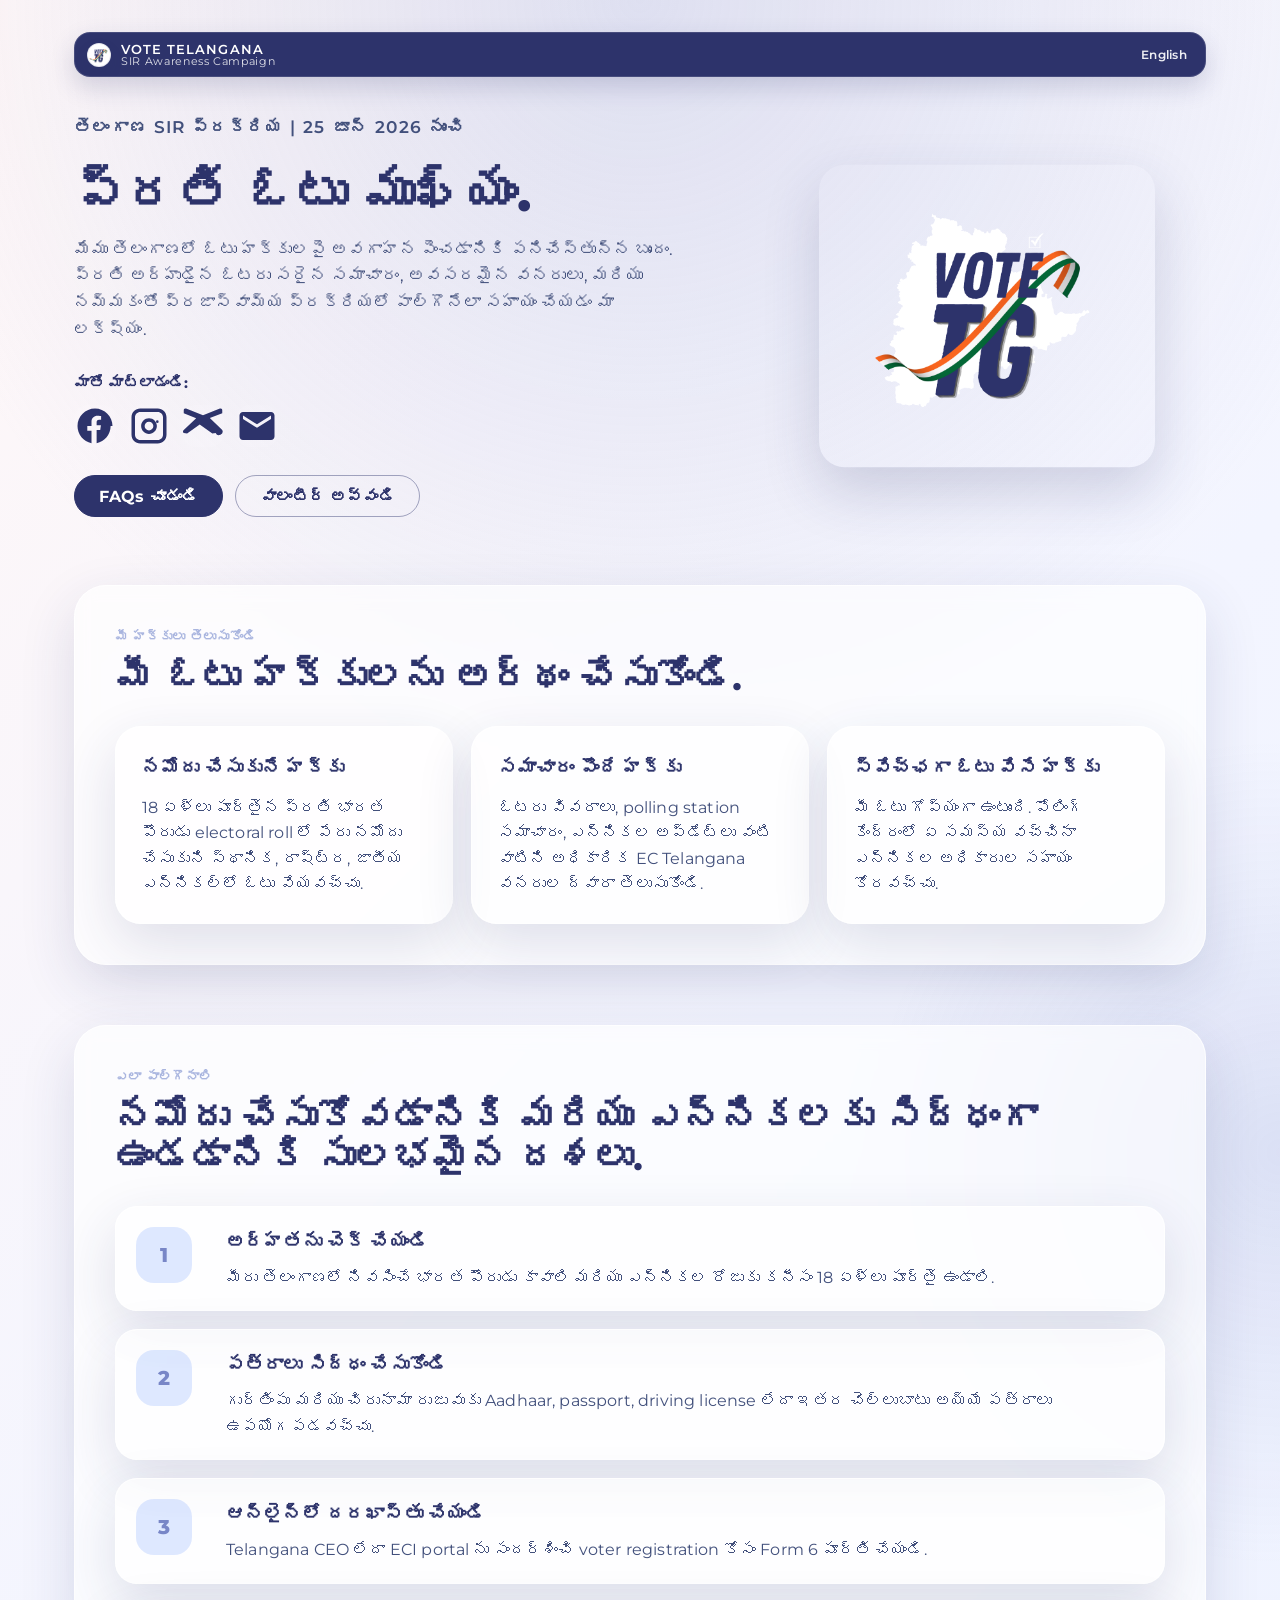
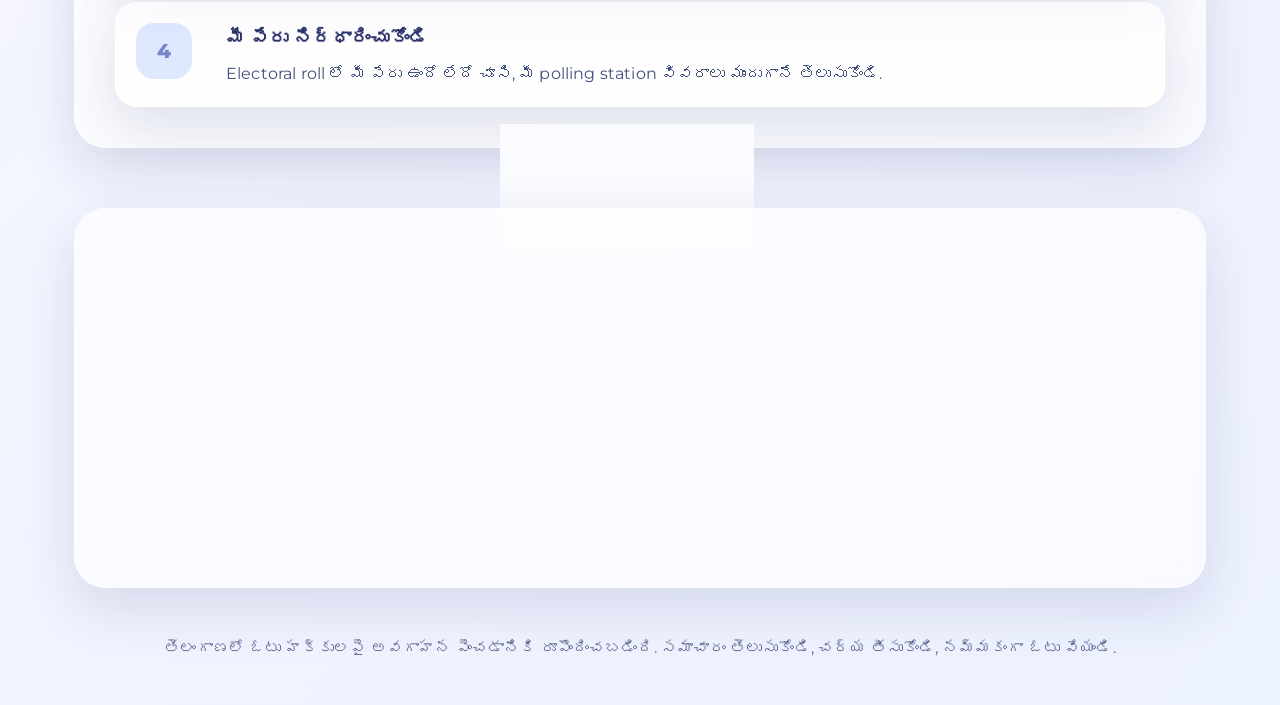
==== te/index.html @ 058ad32f "TELUGU" ====
<!DOCTYPE html>
<html lang="te">
  <head>
    <meta charset="UTF-8" />
    <meta name="viewport" content="width=device-width, initial-scale=1.0" />
    <title>Vote TG | ఓటు హక్కుల అవగాహన</title>
    <meta
      name="description"
      content="తెలంగాణలో ఓటు హక్కులు, voter registration, మరియు SIR ప్రక్రియపై ప్రజా అవగాహన కోసం Vote TG పేజీ."
    />
    <link rel="alternate" hreflang="en" href="../index.html" />
    <link rel="stylesheet" href="../styles.css" />
    <script src="../script.js" defer></script>
  </head>
  <body>
    <div class="page-shell">
      <header class="topbar">
        <a class="brand" href="#home" aria-label="Vote TG home">
          <span class="brand-logo-circle" aria-hidden="true">
            <img src="../VOTE-TG-Logo-10.png" alt="Vote TG logo" />
          </span>
          <span class="brand-copy">
            <strong>VOTE TELANGANA</strong>
            <span>SIR Awareness Campaign</span>
          </span>
        </a>
        <nav class="header-nav language-nav" aria-label="Language">
          <a href="../index.html" lang="en">English</a>
        </nav>
      </header>

      <main>
        <section class="hero" id="home">
          <div class="hero-copy">
            <p class="eyebrow">తెలంగాణ SIR ప్రక్రియ | 25 జూన్ 2026 నుంచి</p>
            <h1>ప్రతి ఓటు ముఖ్యం.</h1>
            <p>
              మేము తెలంగాణలో ఓటు హక్కులపై అవగాహన పెంచడానికి పనిచేస్తున్న బృందం. ప్రతి అర్హుడైన ఓటరు సరైన సమాచారం, అవసరమైన వనరులు, మరియు నమ్మకంతో ప్రజాస్వామ్య ప్రక్రియలో పాల్గొనేలా సహాయం చేయడం మా లక్ష్యం.
            </p>

            <div class="hero-actions">
              <div class="contact-block">
                <div class="contact-label">మాతో మాట్లాడండి:</div>

                <div class="social-links">
                  <a class="social-link" href="https://www.facebook.com/profile.php?id=61590431677768" target="_blank" rel="noreferrer" aria-label="Facebook">
                    <svg viewBox="0 0 24 24" fill="currentColor" xmlns="http://www.w3.org/2000/svg">
                      <path d="M22 12c0-5.52-4.48-10-10-10S2 6.48 2 12c0 4.84 3.44 8.86 8 9.8V14.7h-2.4v-2.7H10V9.7c0-2.3 1.37-3.6 3.47-3.6.99 0 2.02.18 2.02.18v2.2h-1.12c-1.1 0-1.44.68-1.44 1.38v1.66h2.45l-.39 2.7h-2.06V21.8c4.56-.94 8-4.96 8-9.8z" />
                    </svg>
                  </a>

                  <a class="social-link" href="https://www.instagram.com/vote4tg" target="_blank" rel="noreferrer" aria-label="Instagram">
                    <svg viewBox="0 0 24 24" fill="currentColor" xmlns="http://www.w3.org/2000/svg">
                      <path d="M7 2C4.24 2 2 4.24 2 7v10c0 2.76 2.24 5 5 5h10c2.76 0 5-2.24 5-5V7c0-2.76-2.24-5-5-5H7zm10 2c1.66 0 3 1.34 3 3v10c0 1.66-1.34 3-3 3H7c-1.66 0-3-1.34-3-3V7c0-1.66 1.34-3 3-3h10zm-5 3.5c-2.49 0-4.5 2.01-4.5 4.5S9.51 16.5 12 16.5 16.5 14.49 16.5 12 14.49 7.5 12 7.5zm0 2c1.38 0 2.5 1.12 2.5 2.5S13.38 14.5 12 14.5 9.5 13.38 9.5 12 10.62 9.5 12 9.5zm4.75-.75a.75.75 0 110 1.5.75.75 0 010-1.5z" />
                    </svg>
                  </a>

                  <a class="social-link" href="https://x.com/vote4tg" target="_blank" rel="noreferrer" aria-label="X">
                    <svg viewBox="0 0 24 24" fill="currentColor" xmlns="http://www.w3.org/2000/svg">
                      <path d="M23 3.01a1 1 0 00-1.34-.94L12 5.8 2.34 2.07A1 1 0 001 3v1.73L8.1 7.5 1 14.27A1 1 0 001.06 16l1.86.31 7.2-5.14 7.24 5.15 1.86-.32A1 1 0 0023 14.27l-7.1-6.78L23 4.75V3.01z" />
                    </svg>
                  </a>

                  <a class="social-link" href="mailto:vote4tg@gmail.com" aria-label="Email">
                    <svg viewBox="0 0 24 24" fill="currentColor" xmlns="http://www.w3.org/2000/svg">
                      <path d="M20 4H4c-1.1 0-2 .9-2 2v12c0 1.1.9 2 2 2h16c1.1 0 2-.9 2-2V6c0-1.1-.9-2-2-2zm0 4l-8 5-8-5V6l8 5 8-5v2z" />
                    </svg>
                  </a>
                </div>

                <div class="contact-buttons">
                  <a class="btn btn-primary faq-button" href="faq.html">
                    FAQs చూడండి
                  </a>

                  <a
                    class="btn btn-secondary volunteer-button"
                    href="https://forms.gle/4MwzXavddYtybQg16"
                    target="_blank"
                    rel="noreferrer"
                  >
                    వాలంటీర్ అవ్వండి
                  </a>
                </div>
              </div>
            </div>
          </div>

          <div class="hero-visual">
            <div class="visual-card">
              <img src="../VOTE-TG-Logo-10.png" alt="VOTE-TG logo" class="logo-image" />
            </div>
          </div>
        </section>

        <section class="info-panel" id="rights">
          <div class="section-heading">
            <span>మీ హక్కులు తెలుసుకోండి</span>
            <h2>మీ ఓటు హక్కులను అర్థం చేసుకోండి.</h2>
          </div>

          <div class="cards-grid">
            <article class="info-card">
              <h3>నమోదు చేసుకునే హక్కు</h3>
              <p>18 ఏళ్లు పూర్తైన ప్రతి భారత పౌరుడు electoral roll లో పేరు నమోదు చేసుకుని స్థానిక, రాష్ట్ర, జాతీయ ఎన్నికల్లో ఓటు వేయవచ్చు.</p>
            </article>

            <article class="info-card">
              <h3>సమాచారం పొందే హక్కు</h3>
              <p>ఓటరు వివరాలు, polling station సమాచారం, ఎన్నికల అప్‌డేట్లు వంటి వాటిని అధికారిక EC Telangana వనరుల ద్వారా తెలుసుకోండి.</p>
            </article>

            <article class="info-card">
              <h3>స్వేచ్ఛగా ఓటు వేసే హక్కు</h3>
              <p>మీ ఓటు గోప్యంగా ఉంటుంది. పోలింగ్ కేంద్రంలో ఏ సమస్య వచ్చినా ఎన్నికల అధికారుల సహాయం కోరవచ్చు.</p>
            </article>
          </div>
        </section>

        <section class="steps" id="register">
          <div class="section-heading">
            <span>ఎలా పాల్గొనాలి</span>
            <h2>నమోదు చేసుకోవడానికి మరియు ఎన్నికలకు సిద్ధంగా ఉండడానికి సులభమైన దశలు.</h2>
          </div>

          <div class="steps-list">
            <div class="step-item">
              <div class="step-number">1</div>
              <div>
                <h3>అర్హతను చెక్ చేయండి</h3>
                <p>మీరు తెలంగాణలో నివసించే భారత పౌరుడు కావాలి మరియు ఎన్నికల రోజుకు కనీసం 18 ఏళ్లు పూర్తై ఉండాలి.</p>
              </div>
            </div>

            <div class="step-item">
              <div class="step-number">2</div>
              <div>
                <h3>పత్రాలు సిద్ధం చేసుకోండి</h3>
                <p>గుర్తింపు మరియు చిరునామా రుజువుకు Aadhaar, passport, driving license లేదా ఇతర చెల్లుబాటు అయ్యే పత్రాలు ఉపయోగపడవచ్చు.</p>
              </div>
            </div>

            <div class="step-item">
              <div class="step-number">3</div>
              <div>
                <h3>ఆన్‌లైన్‌లో దరఖాస్తు చేయండి</h3>
                <p>Telangana CEO లేదా ECI portal ను సందర్శించి voter registration కోసం Form 6 పూర్తి చేయండి.</p>
              </div>
            </div>

            <div class="step-item">
              <div class="step-number">4</div>
              <div>
                <h3>మీ పేరు నిర్ధారించుకోండి</h3>
                <p>Electoral roll లో మీ పేరు ఉందో లేదో చూసి, మీ polling station వివరాలు ముందుగానే తెలుసుకోండి.</p>
              </div>
            </div>
          </div>
        </section>

        <section class="resources" id="resources">
          <div class="section-heading">
            <span>వనరులు</span>
            <h2>ఉపయోగకరమైన లింకులు.</h2>
          </div>

          <div class="resource-grid">
            <a class="resource-card" href="https://ceotelangana.nic.in" target="_blank" rel="noreferrer">
              <h3>CEO Telangana</h3>
              <p>వోటర్ రిజిస్ట్రేషన్, ఎన్నికల వార్తలు, polling సమాచారం కోసం అధికారిక పోర్టల్.</p>
            </a>

            <a class="resource-card" href="https://eci.gov.in" target="_blank" rel="noreferrer">
              <h3>Election Commission of India</h3>
              <p>ఓటు హక్కులు, ఎన్నికల చట్టాలు, మరియు పౌర సహాయానికి జాతీయ వనరులు.</p>
            </a>

            <a class="resource-card" href="https://m.me/61590431677768" target="_blank" rel="noreferrer">
              <h3>Community Help</h3>
              <p>వోటర్ విద్య, accessibility సహాయం, మరియు election day planning కోసం స్థానిక బృందాలను సంప్రదించండి.</p>
            </a>
          </div>
        </section>
      </main>

      <footer>
        <p>తెలంగాణలో ఓటు హక్కులపై అవగాహన పెంచడానికి రూపొందించబడింది. సమాచారం తెలుసుకోండి, చర్య తీసుకోండి, నమ్మకంగా ఓటు వేయండి.</p>
      </footer>
    </div>
  </body>
</html>
---- styles.css ----
@import url('https://fonts.googleapis.com/css2?family=Montserrat:wght@400;500;600;700;800&display=swap');

:root {
  color-scheme: light;
  --font-family: "Montserrat", "Segoe UI", Arial, sans-serif;
  --font-main: 800;
  --font-sub: 700;
  --font-label: 600;
  --font-body: 400;
  --bg: #FFF2F2;
  --bg-soft: #edf2ff;
  --surface: #7886C7;
  --surface-muted: #2D336B;
  --text: #2D336B;
  --text-muted: #42507c;
  --accent: #7886C7;
  --accent-soft: #A9B5DF;
  --border: rgba(45, 51, 107, 0.12);
  --shadow: 0 20px 55px rgba(45, 51, 107, 0.14);
  --shadow-strong: 0 30px 70px rgba(45, 51, 107, 0.18);
}

* {
  box-sizing: border-box;
}

html,
body {
  margin: 0;
  min-height: 100%;
  font-family: var(--font-family);
  font-weight: var(--font-body);
  letter-spacing: 0.01em;
  background:
    radial-gradient(circle at top, rgba(169, 181, 223, 0.35), transparent 32%),
    radial-gradient(circle at right, rgba(120, 134, 199, 0.18), transparent 24%),
    linear-gradient(135deg, #fff7f7 0%, #f3f5ff 50%, #edf2ff 100%);
  color: var(--text);
}

body {
  line-height: 1.6;
  -webkit-font-smoothing: antialiased;
  text-rendering: optimizeLegibility;
}

.page-shell {
  max-width: 1180px;
  margin: 0 auto;
  padding: 24px;
}

body {
  padding-top: 8px;
}

main {
  display: grid;
  gap: 18px;
}

.topbar + main {
  margin-top: 32px;
}

.topbar {
  position: sticky;
  top: 8px;
  z-index: 1000;
  display: flex;
  align-items: center;
  justify-content: space-between;
  width: 100%;
  gap: 12px;
  min-height: 45px;
  max-height: 45px;
  padding: 6px 18px 6px 12px;
  border-radius: 16px;
  background: #2D336B;
  color: #ffffff;
  border: 1px solid rgba(255, 255, 255, 0.12);
  box-shadow: 0 10px 24px rgba(45, 51, 107, 0.18);
  overflow: hidden;
}

.brand {
  display: inline-flex;
  align-items: center;
  gap: 10px;
  text-decoration: none;
}

.brand-logo-circle {
  width: 24px;
  height: 24px;
  border-radius: 50%;
  overflow: hidden;
  flex: 0 0 24px;
  display: grid;
  place-items: center;
  background: #fff;
  border: 1px solid rgba(45, 51, 107, 0.12);
  box-shadow: 0 6px 14px rgba(45, 51, 107, 0.12);
}

.brand-logo-circle img {
  display: block;
  width: 100%;
  height: 100%;
  object-fit: cover;
}

.brand-copy {
  display: flex;
  flex-direction: column;
  line-height: 1;
}

.brand-mark {
  width: 42px;
  height: 42px;
  background: rgba(169, 181, 223, 0.45);
  border-radius: 14px;
  display: grid;
  place-items: center;
  color: var(--surface-muted);
  font-weight: 800;
}

.brand strong,
.brand span {
  display: block;
  margin: 0;
}

.brand strong {
  font-size: 0.82rem;
  font-weight: var(--font-label);
  letter-spacing: 0.08em;
  color: #ffffff;
}

.brand span {
  font-size: 0.68rem;
  font-weight: var(--font-body);
  letter-spacing: 0.06em;
  color: rgba(255, 255, 255, 0.85);
}

nav {
  display: flex;
  gap: 10px;
  flex-wrap: wrap;
  align-items: center;
  margin-left: auto;
}

.header-nav {
  gap: 12px;
}

.faq-home-nav,
.language-nav {
  flex: 0 0 auto;
  width: auto;
}

.header-socials {
  display: inline-flex;
  align-items: center;
  gap: 8px;
  margin-left: 6px;
  padding-left: 8px;
  border-left: 1px solid rgba(255, 255, 255, 0.18);
}

.social-icon {
  display: inline-grid;
  place-items: center;
  width: 28px;
  height: 28px;
  border-radius: 999px;
  color: #ffffff;
  border: 1px solid rgba(255, 255, 255, 0.35);
  background: transparent;
  transition: background-color 180ms ease, transform 180ms ease;
}

.social-icon:hover {
  background: rgba(255, 255, 255, 0.12);
  transform: translateY(-1px);
}

.social-icon svg {
  width: 14px;
  height: 14px;
}

.lang-switch {
  display: inline-flex;
  align-items: center;
  gap: 8px;
  color: var(--text-muted);
  font-size: 0.95rem;
  font-weight: var(--font-label);
}

.lang-switch select {
  border: 1px solid var(--border);
  border-radius: 999px;
  background: rgba(255, 255, 255, 0.65);
  color: var(--text);
  padding: 8px 10px;
  font: inherit;
}

nav a {
  color: rgba(255, 255, 255, 0.92);
  text-decoration: none;
  font-size: 0.78rem;
  font-weight: var(--font-label);
  letter-spacing: 0.02em;
  transition: color 180ms ease, transform 180ms ease;
}

nav a:hover {
  color: #ffffff;
  transform: translateY(-1px);
}

.hero {
  display: grid;
  grid-template-columns: 1.2fr 0.8fr;
  gap: 36px;
  align-items: center;
  padding: 5px 0 8px;
}

.hero-copy {
  max-width: 620px;
}

.hero-copy,
.hero-visual,
.info-card,
.step-item,
.resource-card,
.section-heading,
.timeline-card,
.faq-item {
  opacity: 0;
  transform: translateY(18px);
  transition: opacity 700ms ease, transform 700ms ease;
}

.hero-copy.is-visible,
.hero-visual.is-visible,
.info-card.is-visible,
.step-item.is-visible,
.resource-card.is-visible,
.section-heading.is-visible,
.timeline-card.is-visible,
.faq-item.is-visible {
  opacity: 1;
  transform: translateY(0);
}

.eyebrow {
  display: inline-block;
  margin: 0 0 18px;
  color: var(--accent-soft);
  font-weight: var(--font-label);
  letter-spacing: 0.08em;
  text-transform: uppercase;
  font-size: 0.85rem;
}

.hero h1 {
  margin: 0 0 18px;
  font-size: clamp(3rem, 4vw, 4.4rem);
  font-weight: var(--font-main);
  letter-spacing: 0.01em;
  line-height: 0.95;
}

.hero-copy p {
  margin: 0 0 28px;
  max-width: 38rem;
  color: var(--text-muted);
  font-size: 1.05rem;
}

.hero-actions {
  display: flex;
  align-items: center;
  flex-wrap: wrap;
  gap: 18px;
}

.contact-block {
  display: grid;
  gap: 10px;
}

.contact-label {
  font-size: 0.95rem;
  color: var(--text);
  font-weight: 700;
}

.social-links {
  display: flex;
  gap: 12px;
  align-items: center;
}

.social-link,
.volunteer-button {
  width: 42px;
  height: 42px;
  display: inline-flex;
  align-items: center;
  justify-content: center;
  border-radius: 14px;
  background: rgba(255, 255, 255, 0.08);
  color: var(--text);
  text-decoration: none;
  transition: transform 180ms ease, background 180ms ease;
  padding: 0;
}

.social-link:hover,
.volunteer-button:hover {
  transform: translateY(-2px);
  background: rgba(255, 255, 255, 0.16);
}

.volunteer-button {
  width: auto;
  min-width: 110px;
  padding: 0 18px;
  border-radius: 999px;
  height: 42px;
  margin-top: 18px;
  background: #2D336B;
  color: #fff;
}

.contact-buttons {
  display: flex;
  align-items: center;
  gap: 12px;
  flex-wrap: wrap;
  margin-top: 18px;
}

.contact-buttons .volunteer-button {
  margin-top: 0;
}

.faq-button {
  width: auto;
  min-width: 110px;
  height: 42px;
  padding: 0 18px;
  border-radius: 999px;
  background: #2D336B;
  color: #ffffff;
  border: 1px solid #2D336B;
}

.faq-button:hover {
  background: #22295a;
  color: #ffffff;
}

.btn {
  display: inline-flex;
  align-items: center;
  justify-content: center;
  padding: 14px 24px;
  font-weight: 700;
  border-radius: 999px;
  text-decoration: none;
  transition: transform 180ms ease, box-shadow 180ms ease, background 180ms ease;
}

.btn:hover {
  transform: translateY(-2px);
}

.btn-icon {
  display: inline-flex;
  align-items: center;
  justify-content: center;
  width: 18px;
  height: 18px;
  margin-right: 8px;
}

.btn-icon svg {
  width: 18px;
  height: 18px;
}

.btn-primary,
.btn-secondary {
  background: transparent;
  color: var(--surface-muted);
  border: 1px solid rgba(45, 51, 107, 0.28);
  box-shadow: none;
}

.btn-primary {
  background: #2D336B;
  color: #ffffff;
  border-color: #2D336B;
}

.btn-primary:hover {
  background: #22295a;
  color: #ffffff;
}

.btn-secondary.volunteer-button {
  background: transparent;
  color: #2D336B;
  border-color: rgba(45, 51, 107, 0.42);
}

.btn-secondary.volunteer-button:hover {
  background: rgba(45, 51, 107, 0.08);
  color: #2D336B;
}

.btn-secondary:hover {
  background: rgba(120, 134, 199, 0.08);
}

.hero-visual {
  display: grid;
  place-items: center;
}

.visual-card {
  width: min(100%, 420px);
  padding: 28px 24px;
  border-radius: 32px;
  background: transparent;
  border: 1px solid transparent;
  box-shadow: var(--shadow-strong);
  position: relative;
  overflow: hidden;
  display: grid;
  place-items: center;
  transform: scale(0.8);
  transform-origin: center;
}

.logo-image {
  display: block;
  width: 100%;
  max-width: 320px;
  height: auto;
}

.visual-tag {
  display: inline-block;
  padding: 10px 16px;
  border-radius: 999px;
  background: rgba(169, 181, 223, 0.35);
  color: var(--surface-muted);
  font-weight: var(--font-label);
  letter-spacing: 0.02em;
  text-transform: uppercase;
  font-size: 0.85rem;
}

.visual-large {
  margin: 36px 0 12px;
  font-size: 8rem;
  font-weight: var(--font-main);
  line-height: 0.88;
  letter-spacing: 0.01em;
  color: var(--surface-muted);
}

.visual-note {
  color: var(--text-muted);
  font-size: 1rem;
}

.info-panel,
.steps,
.resources {
  margin-top: 42px;
  padding: 40px;
  border-radius: 32px;
  background: rgba(255, 255, 255, 0.64);
  border: 1px solid rgba(255, 255, 255, 0.75);
  box-shadow: var(--shadow);
  backdrop-filter: blur(10px);
}

.section-heading span {
  display: block;
  color: var(--accent-soft);
  font-weight: var(--font-label);
  letter-spacing: 0.02em;
  text-transform: uppercase;
  font-size: 0.82rem;
  margin-bottom: 10px;
}

.section-heading h2 {
  margin: 0 0 28px;
  font-size: clamp(2rem, 3vw, 2.8rem);
  font-weight: var(--font-sub);
  line-height: 1.05;
}

.cards-grid {
  display: grid;
  gap: 18px;
  grid-template-columns: repeat(auto-fit, minmax(220px, 1fr));
}

.info-card {
  padding: 26px;
  border-radius: 26px;
  background: rgba(255, 255, 255, 0.72);
  border: 1px solid rgba(255, 255, 255, 0.75);
  box-shadow: var(--shadow);
}

.info-card h3 {
  margin: 0 0 12px;
  font-weight: var(--font-sub);
}

.info-card p {
  margin: 0;
  color: var(--text-muted);
}

.steps-list {
  display: grid;
  gap: 18px;
}

.step-item {
  display: grid;
  grid-template-columns: 72px 1fr;
  gap: 18px;
  padding: 20px;
  border-radius: 22px;
  background: rgba(255, 255, 255, 0.68);
  border: 1px solid rgba(255, 255, 255, 0.75);
  box-shadow: var(--shadow);
}

.step-number {
  width: 56px;
  height: 56px;
  border-radius: 18px;
  background: rgba(55, 116, 255, 0.16);
  color: var(--accent);
  font-weight: var(--font-main);
  font-size: 1.25rem;
  display: grid;
  place-items: center;
}

.step-item h3 {
  margin: 0 0 8px;
  font-weight: var(--font-sub);
}

.step-item p {
  margin: 0;
  color: var(--text-muted);
}

.resource-grid {
  display: grid;
  gap: 18px;
  grid-template-columns: repeat(auto-fit, minmax(220px, 1fr));
}

.resource-card {
  padding: 24px;
  border-radius: 24px;
  background: rgba(255, 255, 255, 0.72);
  border: 1px solid rgba(255, 255, 255, 0.75);
  color: inherit;
  text-decoration: none;
  box-shadow: var(--shadow);
  transition: transform 180ms ease, border-color 180ms ease, background 180ms ease, box-shadow 180ms ease;
}

.resource-card:hover {
  transform: translateY(-4px);
  border-color: rgba(55, 116, 255, 0.35);
  background: rgba(255, 255, 255, 0.85);
  box-shadow: 0 24px 50px rgba(45, 51, 107, 0.16);
}

.resource-card h3 {
  margin: 0 0 12px;
  font-weight: var(--font-sub);
}

.resource-card p {
  margin: 0;
  color: var(--text-muted);
}

footer {
  margin: 48px 0 20px;
  text-align: center;
  color: rgba(45, 51, 107, 0.72);
  font-size: 0.97rem;
}

@media (max-width: 860px) {
  .hero {
    grid-template-columns: 1fr;
  }

  .topbar {
    flex-wrap: wrap;
    align-items: center;
    justify-content: space-between;
    min-height: auto;
    max-height: none;
    padding: 8px 12px;
  }

  .header-nav {
    margin-left: 0;
    width: 100%;
    justify-content: flex-end;
  }

  .faq-home-nav,
  .language-nav {
    margin-left: auto;
    width: auto;
  }

  .header-socials {
    margin-left: 0;
    padding-left: 0;
    border-left: none;
  }
}

@media (max-width: 620px) {
  .page-shell {
    padding: 18px;
  }

  .visual-large {
    font-size: 5.2rem;
  }
}

/* FAQ page additions */
.faq-hero {
  padding-top: 18px;
}

.faq-actions {
  align-items: stretch;
}

.faq-visual-card {
  gap: 18px;
  background: rgba(255, 255, 255, 0.42);
  border-color: rgba(255, 255, 255, 0.7);
}

.timeline-panel,
.faq-checklist,
.faq-section,
.help-panel {
  scroll-margin-top: 80px;
}

.timeline-grid {
  display: grid;
  gap: 18px;
  grid-template-columns: repeat(auto-fit, minmax(230px, 1fr));
}

.timeline-card {
  padding: 22px;
  border-radius: 24px;
  background: rgba(255, 255, 255, 0.72);
  border: 1px solid rgba(255, 255, 255, 0.75);
  box-shadow: var(--shadow);
}

.timeline-card span {
  display: inline-block;
  margin-bottom: 12px;
  padding: 6px 12px;
  border-radius: 999px;
  background: rgba(169, 181, 223, 0.28);
  color: var(--surface-muted);
  font-size: 0.78rem;
  font-weight: var(--font-label);
}

.timeline-card.important span {
  background: rgba(120, 134, 199, 0.22);
}

.timeline-card h3 {
  margin: 0 0 10px;
  font-weight: var(--font-sub);
}

.timeline-card p {
  margin: 0;
  color: var(--text-muted);
}

.faq-list {
  display: grid;
  gap: 14px;
}

.faq-item {
  border-radius: 22px;
  background: rgba(255, 255, 255, 0.74);
  border: 1px solid rgba(255, 255, 255, 0.82);
  box-shadow: var(--shadow);
  overflow: hidden;
}

.faq-item summary {
  cursor: pointer;
  list-style: none;
  padding: 20px 24px;
  color: var(--text);
  font-weight: var(--font-sub);
  display: flex;
  align-items: center;
  justify-content: space-between;
  gap: 18px;
}

.faq-item summary::-webkit-details-marker {
  display: none;
}

.faq-item summary::after {
  content: "+";
  display: inline-grid;
  place-items: center;
  flex: 0 0 28px;
  width: 28px;
  height: 28px;
  border-radius: 999px;
  background: rgba(169, 181, 223, 0.35);
  color: var(--surface-muted);
  font-weight: var(--font-main);
}

.faq-item[open] summary::after {
  content: "–";
}

.faq-item div {
  padding: 0 24px 22px;
}

.faq-item p {
  margin: 0;
  color: var(--text-muted);
}

.faq-item a {
  color: var(--surface-muted);
  font-weight: var(--font-label);
}

.help-panel p {
  max-width: 760px;
  color: var(--text-muted);
  margin: 0 0 24px;
}

@media (max-width: 620px) {
  .header-nav {
    justify-content: flex-start;
  }

  .faq-home-nav,
  .language-nav {
    justify-content: flex-end;
  }

  .timeline-grid {
    grid-template-columns: 1fr;
  }

  .faq-item summary {
    padding: 18px 20px;
  }

  .faq-item div {
    padding: 0 20px 20px;
  }
}
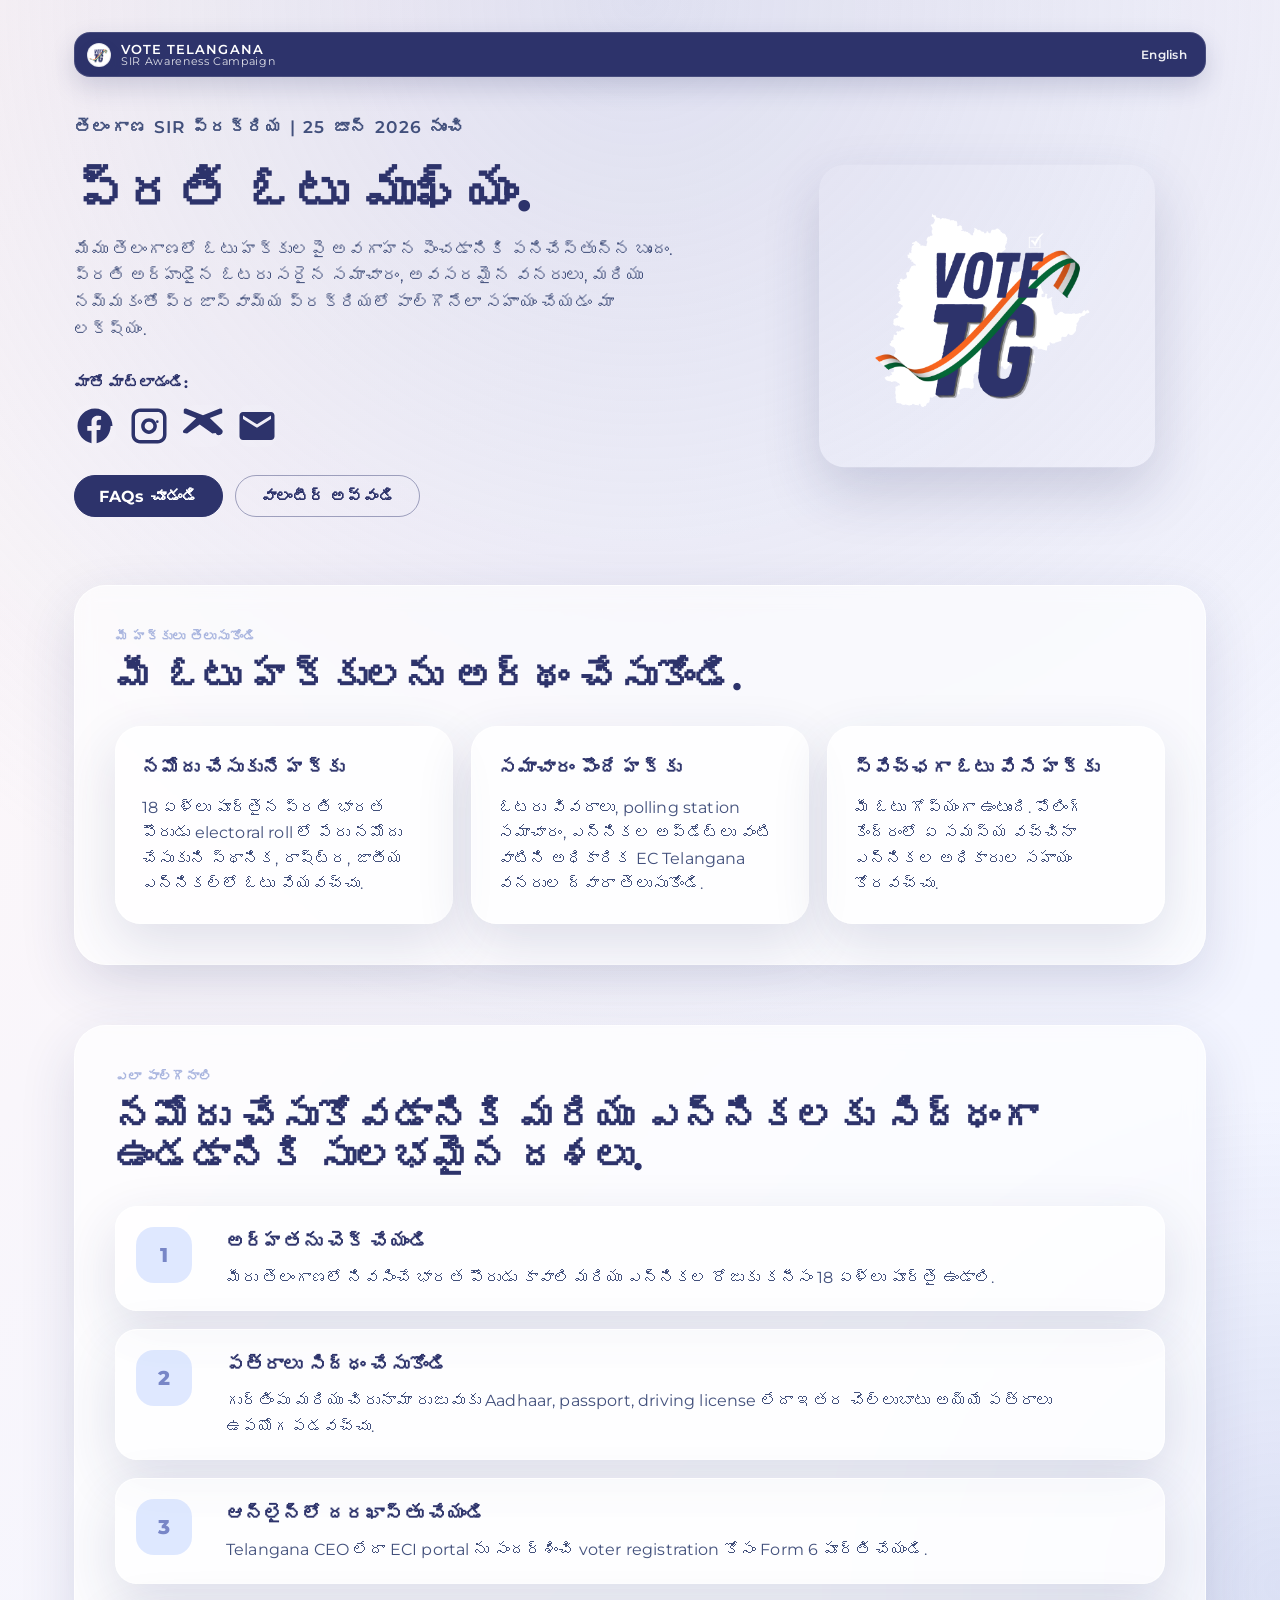
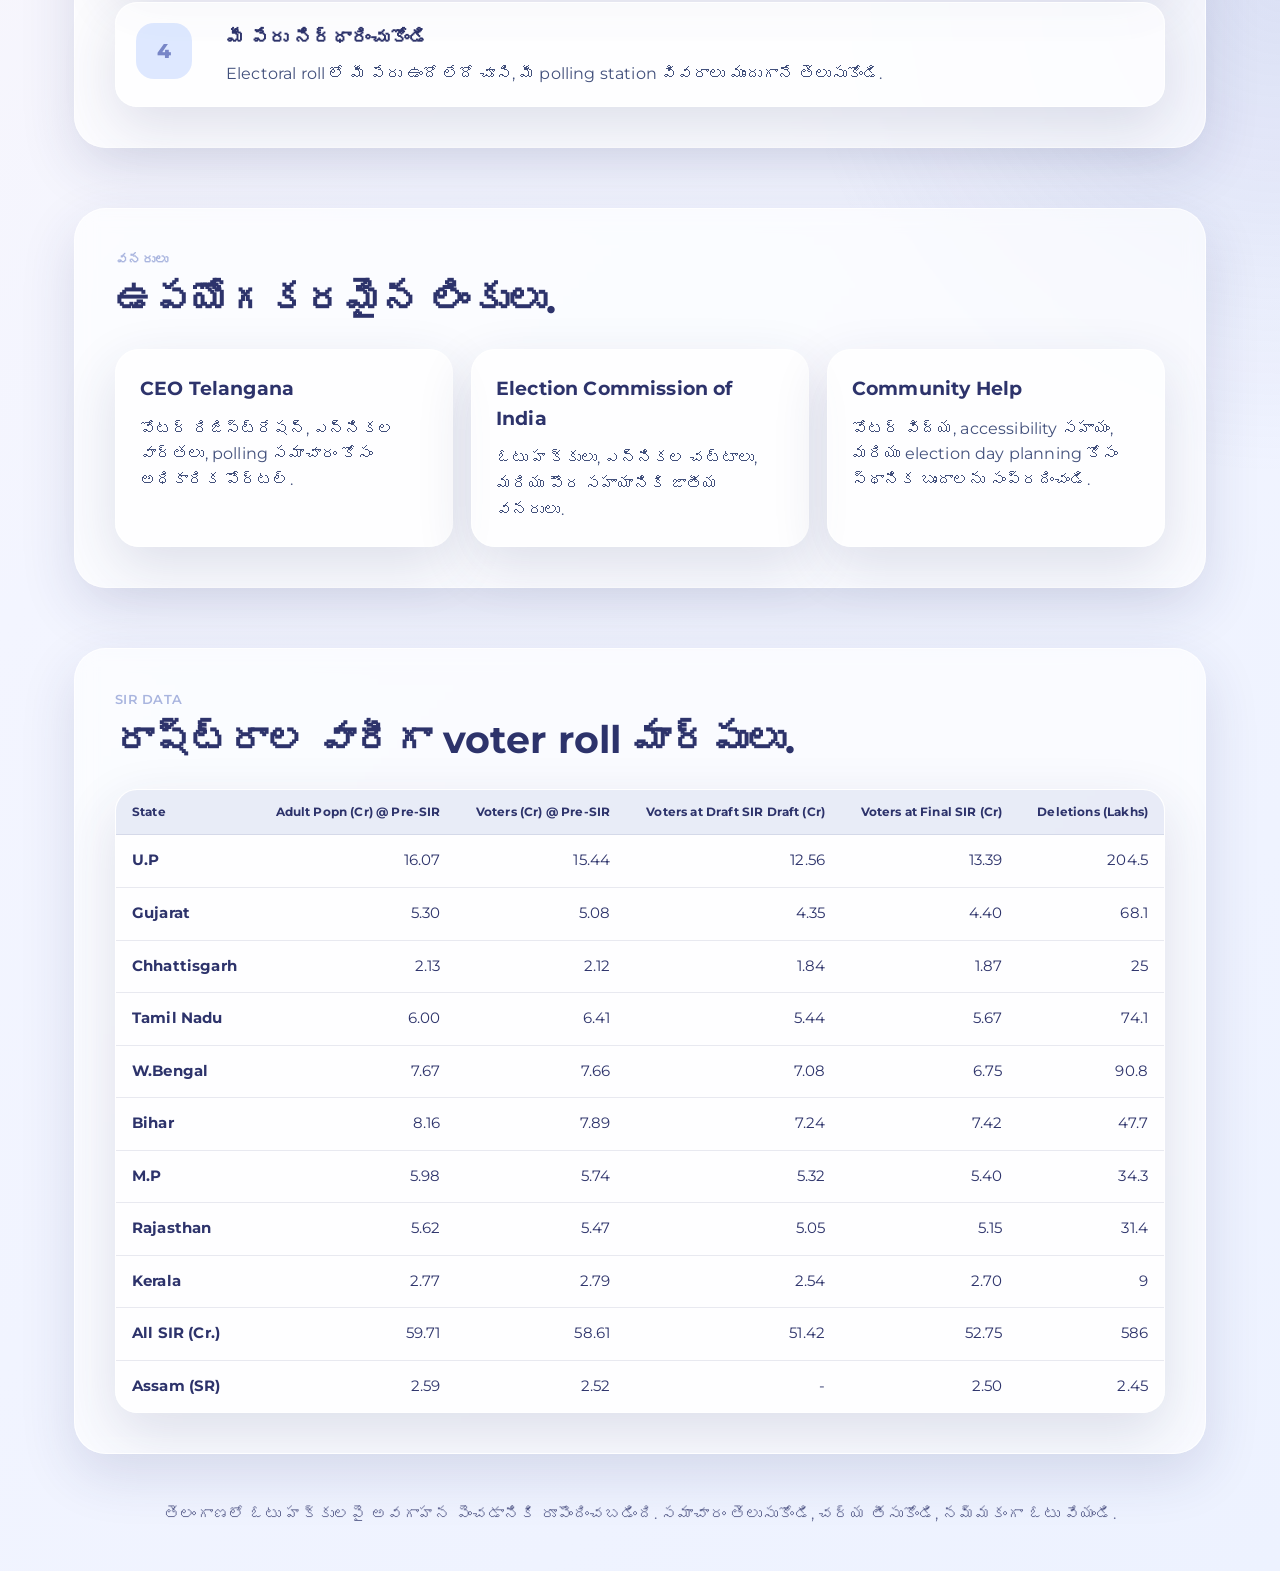
==== commit 9955459b: "TELUGU" ====
--- a/te/index.html
+++ b/te/index.html
@@ -181,6 +181,118 @@
             </a>
           </div>
         </section>
+
+        <section class="info-panel data-panel" id="sir-data">
+          <div class="section-heading">
+            <span>SIR Data</span>
+            <h2>రాష్ట్రాల వారీగా voter roll మార్పులు.</h2>
+          </div>
+
+          <div class="table-wrap">
+            <table class="data-table">
+              <thead>
+                <tr>
+                  <th scope="col">State</th>
+                  <th scope="col">Adult Popn (Cr) @ Pre-SIR</th>
+                  <th scope="col">Voters (Cr) @ Pre-SIR</th>
+                  <th scope="col">Voters at Draft SIR Draft (Cr)</th>
+                  <th scope="col">Voters at Final SIR (Cr)</th>
+                  <th scope="col">Deletions (Lakhs)</th>
+                </tr>
+              </thead>
+              <tbody>
+                <tr>
+                  <th scope="row">U.P</th>
+                  <td>16.07</td>
+                  <td>15.44</td>
+                  <td>12.56</td>
+                  <td>13.39</td>
+                  <td>204.5</td>
+                </tr>
+                <tr>
+                  <th scope="row">Gujarat</th>
+                  <td>5.30</td>
+                  <td>5.08</td>
+                  <td>4.35</td>
+                  <td>4.40</td>
+                  <td>68.1</td>
+                </tr>
+                <tr>
+                  <th scope="row">Chhattisgarh</th>
+                  <td>2.13</td>
+                  <td>2.12</td>
+                  <td>1.84</td>
+                  <td>1.87</td>
+                  <td>25</td>
+                </tr>
+                <tr>
+                  <th scope="row">Tamil Nadu</th>
+                  <td>6.00</td>
+                  <td>6.41</td>
+                  <td>5.44</td>
+                  <td>5.67</td>
+                  <td>74.1</td>
+                </tr>
+                <tr>
+                  <th scope="row">W.Bengal</th>
+                  <td>7.67</td>
+                  <td>7.66</td>
+                  <td>7.08</td>
+                  <td>6.75</td>
+                  <td>90.8</td>
+                </tr>
+                <tr>
+                  <th scope="row">Bihar</th>
+                  <td>8.16</td>
+                  <td>7.89</td>
+                  <td>7.24</td>
+                  <td>7.42</td>
+                  <td>47.7</td>
+                </tr>
+                <tr>
+                  <th scope="row">M.P</th>
+                  <td>5.98</td>
+                  <td>5.74</td>
+                  <td>5.32</td>
+                  <td>5.40</td>
+                  <td>34.3</td>
+                </tr>
+                <tr>
+                  <th scope="row">Rajasthan</th>
+                  <td>5.62</td>
+                  <td>5.47</td>
+                  <td>5.05</td>
+                  <td>5.15</td>
+                  <td>31.4</td>
+                </tr>
+                <tr>
+                  <th scope="row">Kerala</th>
+                  <td>2.77</td>
+                  <td>2.79</td>
+                  <td>2.54</td>
+                  <td>2.70</td>
+                  <td>9</td>
+                </tr>
+                <tr>
+                  <th scope="row">All SIR (Cr.)</th>
+                  <td>59.71</td>
+                  <td>58.61</td>
+                  <td>51.42</td>
+                  <td>52.75</td>
+                  <td>586</td>
+                </tr>
+                <tr>
+                  <th scope="row">Assam (SR)</th>
+                  <td>2.59</td>
+                  <td>2.52</td>
+                  <td>-</td>
+                  <td>2.50</td>
+                  <td>2.45</td>
+                </tr>
+              </tbody>
+            </table>
+          </div>
+        </section>
       </main>
 
       <footer>
--- a/styles.css
+++ b/styles.css
@@ -615,6 +615,60 @@
   color: var(--text-muted);
 }
 
+.data-panel {
+  overflow: hidden;
+}
+
+.table-wrap {
+  overflow-x: auto;
+  border-radius: 22px;
+  border: 1px solid rgba(255, 255, 255, 0.75);
+  background: rgba(255, 255, 255, 0.72);
+  box-shadow: var(--shadow);
+}
+
+.data-table {
+  width: 100%;
+  min-width: 860px;
+  border-collapse: collapse;
+  color: var(--text);
+  font-size: 0.92rem;
+}
+
+.data-table th,
+.data-table td {
+  padding: 14px 16px;
+  border-bottom: 1px solid rgba(45, 51, 107, 0.1);
+  text-align: right;
+  vertical-align: top;
+}
+
+.data-table th {
+  font-weight: var(--font-sub);
+}
+
+.data-table thead th {
+  background: rgba(169, 181, 223, 0.25);
+  color: var(--surface-muted);
+  font-size: 0.78rem;
+  line-height: 1.35;
+}
+
+.data-table th:first-child,
+.data-table td:first-child {
+  text-align: left;
+}
+
+.data-table tbody th {
+  color: var(--surface-muted);
+  white-space: nowrap;
+}
+
+.data-table tbody tr:last-child th,
+.data-table tbody tr:last-child td {
+  border-bottom: 0;
+}
+
 footer {
   margin: 48px 0 20px;
   text-align: center;
@@ -813,4 +867,13 @@
   .faq-item div {
     padding: 0 20px 20px;
   }
-}
+
+  .data-table {
+    font-size: 0.85rem;
+  }
+
+  .data-table th,
+  .data-table td {
+    padding: 12px 14px;
+  }
+}
